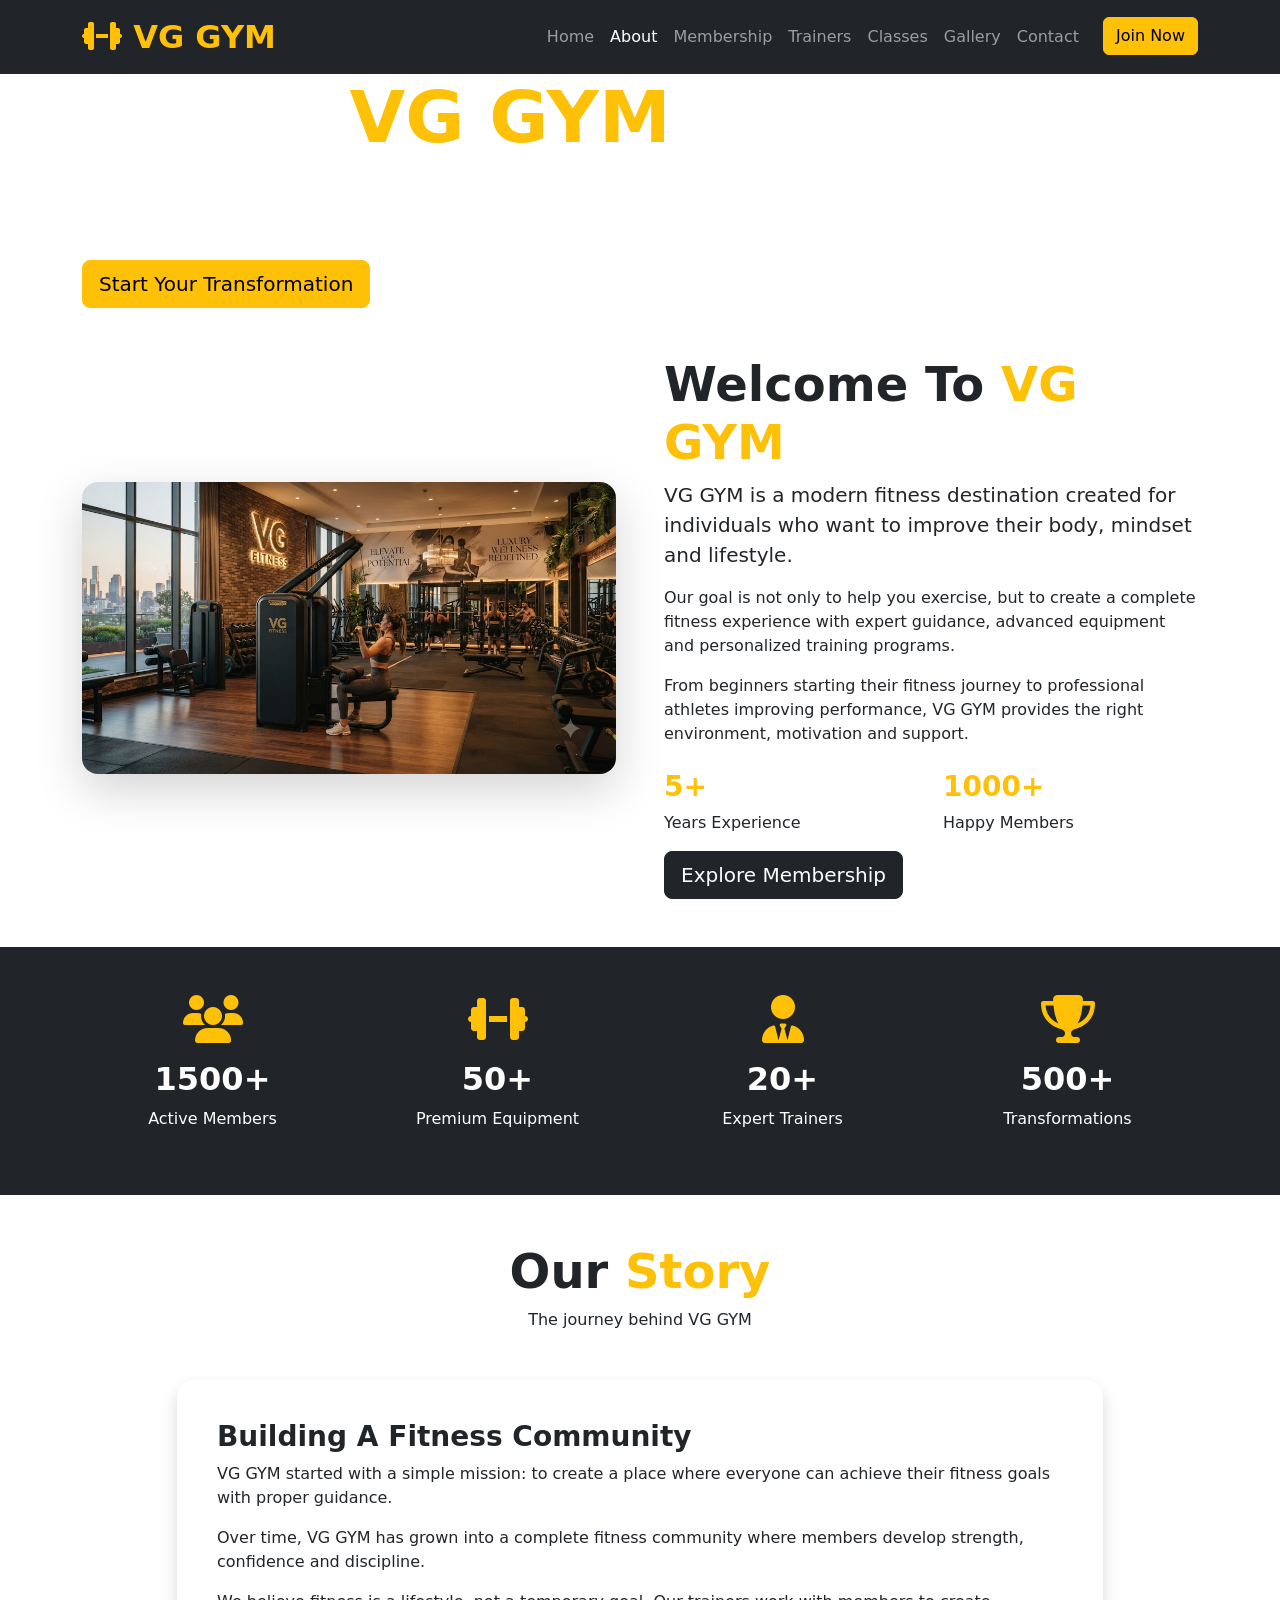
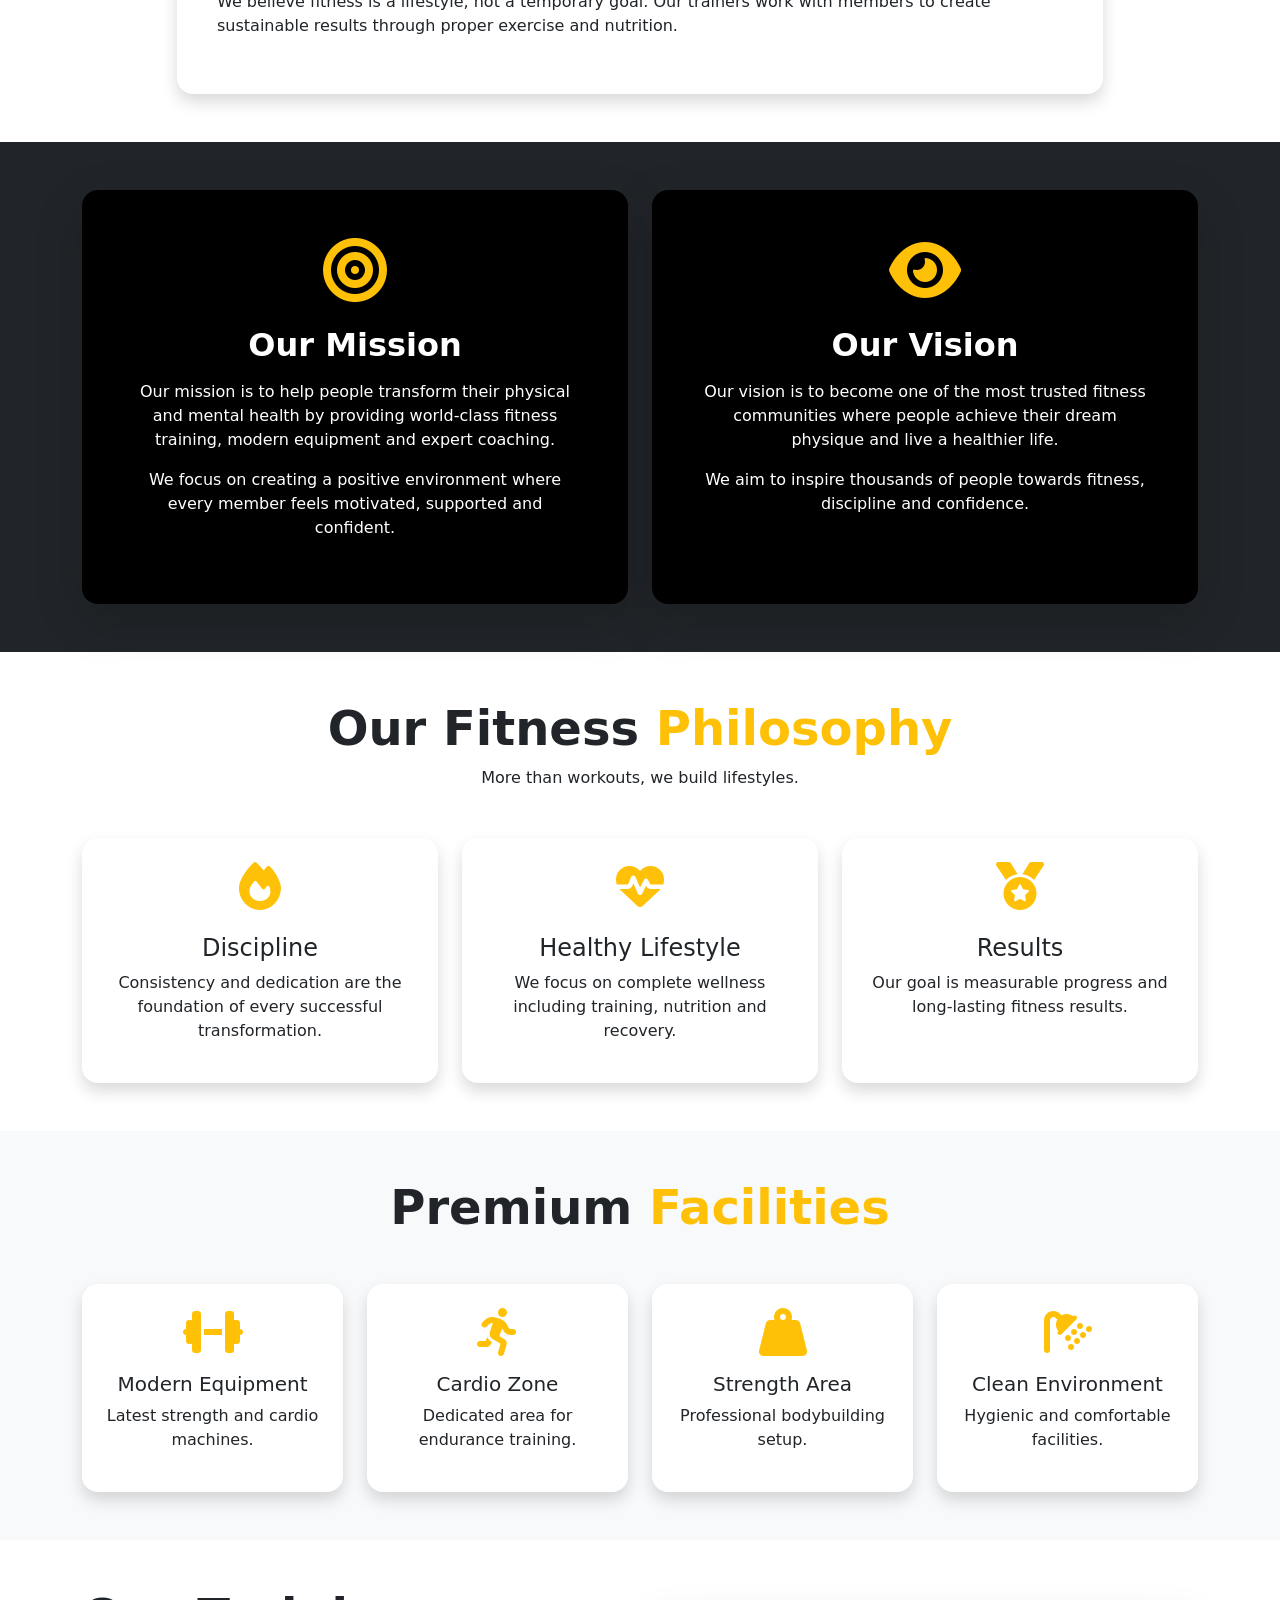
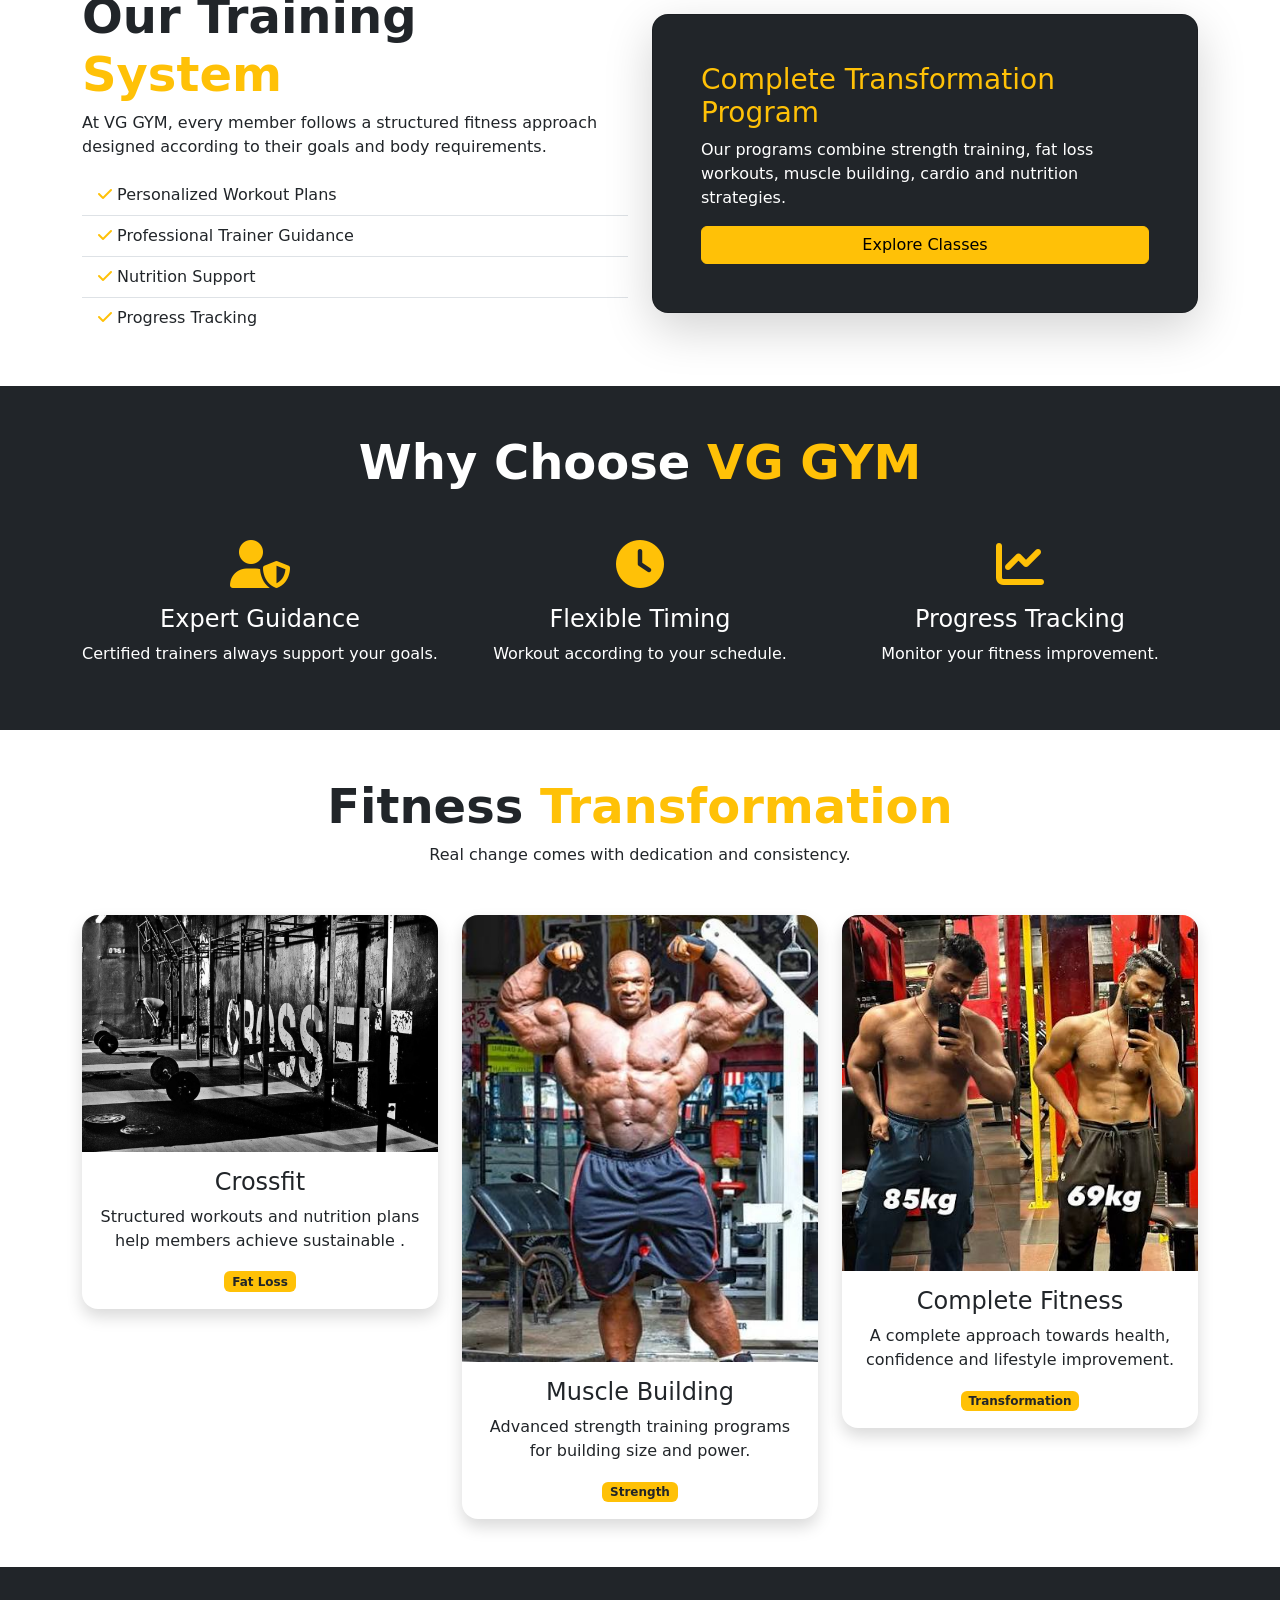
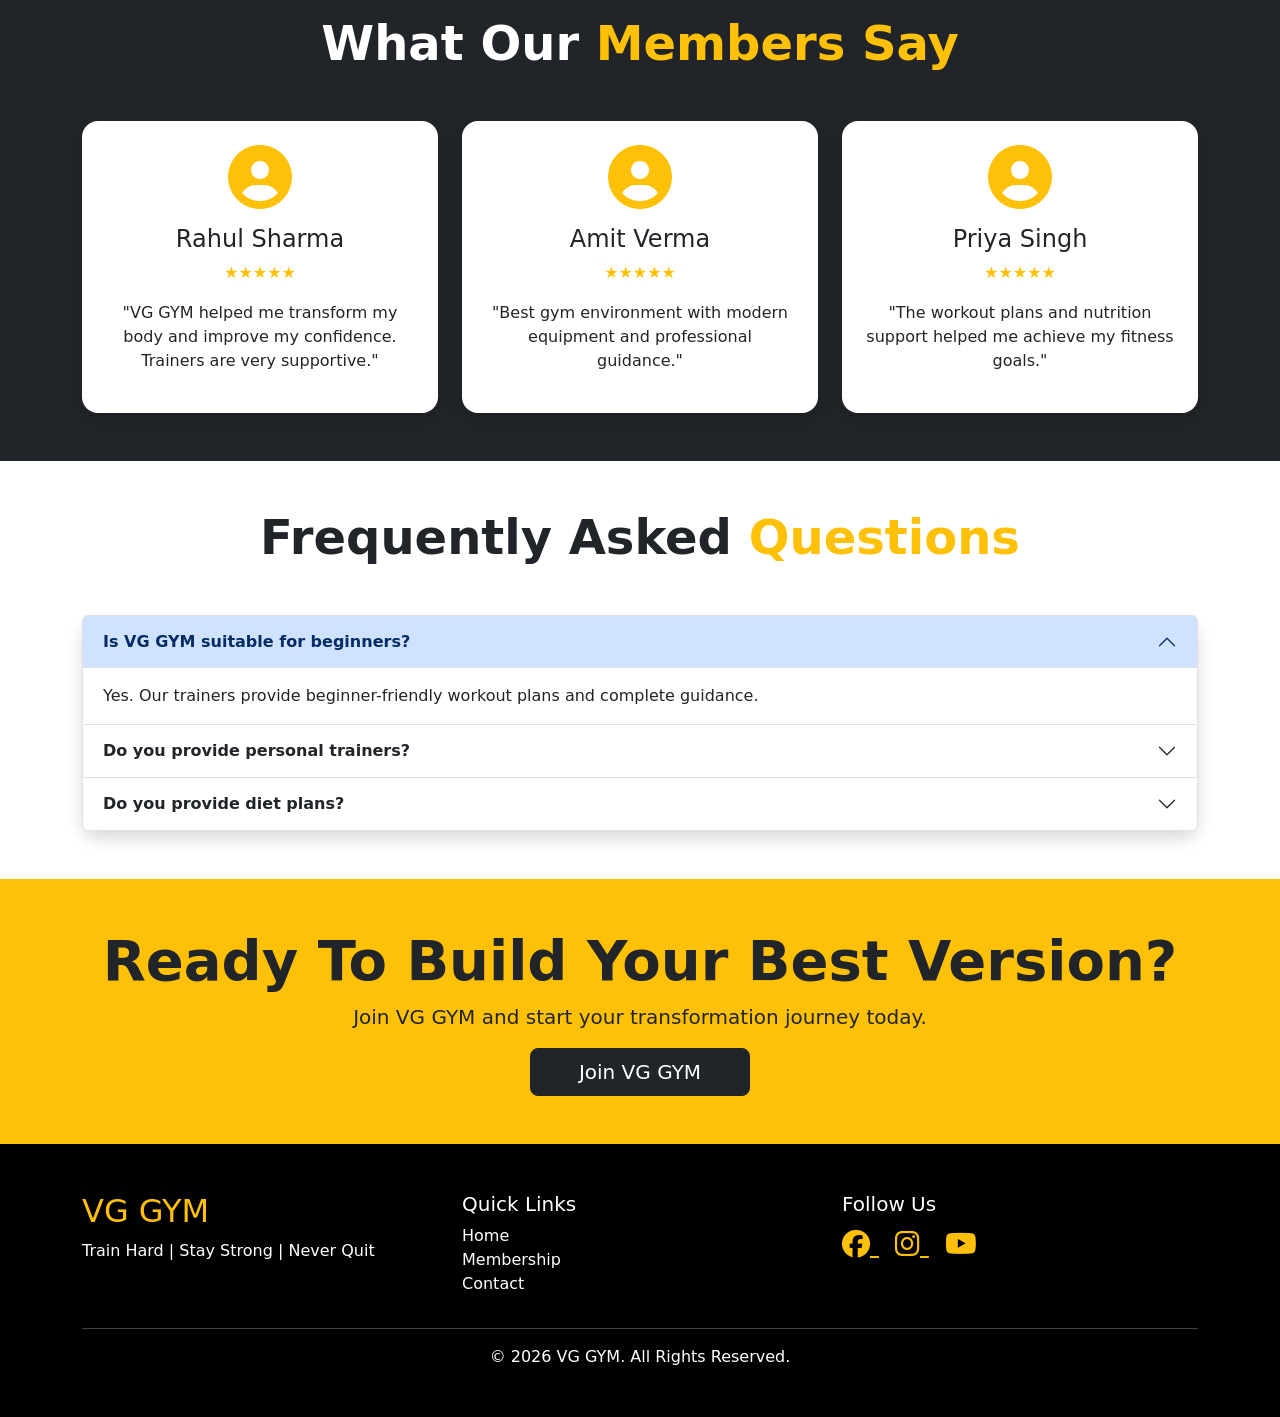
==== about.html @ d5f191e7 "Add files via upload" ====
<!DOCTYPE html>
<html lang="en">

<head>

<meta charset="UTF-8">

<meta name="viewport" content="width=device-width, initial-scale=1.0">


<title>
About VG GYM | Premium Fitness Center
</title>


<meta name="description"
content="VG GYM is a premium fitness center offering professional trainers, modern equipment, customized workout programs and complete body transformation solutions.">


<!-- Bootstrap -->

<link href="https://cdn.jsdelivr.net/npm/bootstrap@5.3.3/dist/css/bootstrap.min.css"
rel="stylesheet">


<!-- Font Awesome -->

<link rel="stylesheet"
href="https://cdnjs.cloudflare.com/ajax/libs/font-awesome/6.6.0/css/all.min.css">


<!-- AOS Animation -->

<link href="https://unpkg.com/aos@2.3.4/dist/aos.css"
rel="stylesheet">


<!-- CSS -->

<link rel="stylesheet"
href="css/style.css">


</head>


<body>



<!-- ================= NAVBAR ================= -->


<nav class="navbar navbar-expand-lg navbar-dark bg-dark sticky-top">


<div class="container">


<a href="index.html"
class="navbar-brand fs-2 fw-bold text-warning">


<i class="fa-solid fa-dumbbell"></i>

VG GYM

</a>




<button class="navbar-toggler"
data-bs-toggle="collapse"
data-bs-target="#navbarMenu">


<span class="navbar-toggler-icon"></span>


</button>





<div class="collapse navbar-collapse"
id="navbarMenu">



<ul class="navbar-nav ms-auto">


<li class="nav-item">

<a href="index.html"
class="nav-link">

Home

</a>

</li>



<li class="nav-item">

<a href="about.html"
class="nav-link active">

About

</a>

</li>




<li class="nav-item">

<a href="membership.html"
class="nav-link">

Membership

</a>

</li>




<li class="nav-item">

<a href="trainers.html"
class="nav-link">

Trainers

</a>

</li>




<li class="nav-item">

<a href="classes.html"
class="nav-link">

Classes

</a>

</li>




<li class="nav-item">

<a href="gallery.html"
class="nav-link">

Gallery

</a>

</li>




<li class="nav-item">

<a href="contact.html"
class="nav-link">

Contact

</a>

</li>



<li class="nav-item ms-3">


<a href="register.html"
class="btn btn-warning">


Join Now

</a>


</li>


</ul>


</div>


</div>


</nav>









<!-- ================= HERO SECTION ================= -->


<section class="hero-section">


<div class="container">


<div class="row align-items-center min-vh-50">


<div class="col-lg-8"
data-aos="fade-right">


<h1 class="display-2 fw-bold text-white">


About

<span class="text-warning">

VG GYM

</span>


</h1>




<p class="lead text-white">


Where dedication meets discipline.
We help you build strength,
confidence and a healthier lifestyle.


</p>




<a href="register.html"
class="btn btn-warning btn-lg mt-3">


Start Your Transformation


</a>



</div>


</div>


</div>


</section>










<!-- ================= ABOUT INTRO ================= -->


<section class="py-5">


<div class="container">


<div class="row align-items-center g-5">





<div class="col-lg-6"
data-aos="fade-right">


<img src="image copy.png"
class="img-fluid rounded-4 shadow-lg"
alt="VG Gym">



</div>








<div class="col-lg-6"
data-aos="fade-left">


<h2 class="display-5 fw-bold">


Welcome To


<span class="text-warning">

VG GYM

</span>


</h2>




<p class="fs-5">


VG GYM is a modern fitness destination
created for individuals who want to improve
their body, mindset and lifestyle.


</p>





<p>


Our goal is not only to help you exercise,
but to create a complete fitness experience
with expert guidance, advanced equipment
and personalized training programs.


</p>




<p>


From beginners starting their fitness journey
to professional athletes improving performance,
VG GYM provides the right environment,
motivation and support.


</p>





<div class="row mt-4">


<div class="col-6">


<h3 class="text-warning fw-bold">

5+

</h3>


<p>

Years Experience

</p>


</div>




<div class="col-6">


<h3 class="text-warning fw-bold">

1000+

</h3>


<p>

Happy Members

</p>


</div>



</div>





<a href="membership.html"
class="btn btn-dark btn-lg">


Explore Membership


</a>



</div>



</div>


</div>


</section>









<!-- ================= GYM STATISTICS ================= -->


<section class="py-5 bg-dark">


<div class="container">


<div class="row text-center text-white g-4">





<div class="col-md-3"
data-aos="zoom-in">


<i class="fa-solid fa-users fa-3x text-warning"></i>


<h2 class="mt-3 fw-bold">

1500+

</h2>


<p>

Active Members

</p>


</div>








<div class="col-md-3"
data-aos="zoom-in">


<i class="fa-solid fa-dumbbell fa-3x text-warning"></i>


<h2 class="mt-3 fw-bold">

50+

</h2>


<p>

Premium Equipment

</p>


</div>








<div class="col-md-3"
data-aos="zoom-in">


<i class="fa-solid fa-user-tie fa-3x text-warning"></i>


<h2 class="mt-3 fw-bold">

20+

</h2>


<p>

Expert Trainers

</p>


</div>








<div class="col-md-3"
data-aos="zoom-in">


<i class="fa-solid fa-trophy fa-3x text-warning"></i>


<h2 class="mt-3 fw-bold">

500+

</h2>


<p>

Transformations

</p>


</div>





</div>


</div>


</section>









<!-- ================= OUR STORY ================= -->


<section class="py-5">


<div class="container">


<div class="text-center mb-5">


<h2 class="display-5 fw-bold">

Our

<span class="text-warning">

Story

</span>


</h2>


<p>

The journey behind VG GYM

</p>


</div>





<div class="row">


<div class="col-lg-10 mx-auto">



<div class="card shadow border-0 rounded-4 p-4">


<div class="card-body">


<h3 class="fw-bold">

Building A Fitness Community

</h3>



<p>


VG GYM started with a simple mission:
to create a place where everyone can achieve
their fitness goals with proper guidance.


</p>




<p>


Over time, VG GYM has grown into a complete
fitness community where members develop
strength, confidence and discipline.


</p>



<p>


We believe fitness is a lifestyle, not a temporary goal.
Our trainers work with members to create sustainable
results through proper exercise and nutrition.


</p>



</div>


</div>


</div>


</div>


</div>


</section>

<!-- ================= MISSION & VISION ================= -->


<section class="py-5 bg-dark">


<div class="container">


<div class="row g-4">



<div class="col-lg-6"
data-aos="fade-right">


<div class="card bg-black text-white border-0 shadow-lg rounded-4 h-100">


<div class="card-body text-center p-5">


<i class="fa-solid fa-bullseye fa-4x text-warning mb-4"></i>


<h2 class="fw-bold">

Our Mission

</h2>



<p class="mt-3">


Our mission is to help people transform
their physical and mental health by providing
world-class fitness training, modern equipment
and expert coaching.


</p>



<p>


We focus on creating a positive environment
where every member feels motivated,
supported and confident.


</p>



</div>


</div>


</div>









<div class="col-lg-6"
data-aos="fade-left">


<div class="card bg-black text-white border-0 shadow-lg rounded-4 h-100">


<div class="card-body text-center p-5">


<i class="fa-solid fa-eye fa-4x text-warning mb-4"></i>


<h2 class="fw-bold">

Our Vision

</h2>



<p class="mt-3">


Our vision is to become one of the most trusted
fitness communities where people achieve
their dream physique and live a healthier life.


</p>



<p>


We aim to inspire thousands of people
towards fitness, discipline and confidence.


</p>



</div>


</div>


</div>




</div>


</div>


</section>









<!-- ================= FITNESS PHILOSOPHY ================= -->


<section class="py-5">


<div class="container">


<div class="text-center mb-5">


<h2 class="display-5 fw-bold">


Our Fitness


<span class="text-warning">

Philosophy

</span>


</h2>


<p>

More than workouts, we build lifestyles.

</p>


</div>






<div class="row g-4">





<div class="col-lg-4"
data-aos="fade-up">


<div class="card shadow border-0 rounded-4 text-center p-4 h-100">


<i class="fa-solid fa-fire fa-3x text-warning"></i>


<h4 class="mt-4">

Discipline

</h4>


<p>


Consistency and dedication are the foundation
of every successful transformation.


</p>


</div>


</div>







<div class="col-lg-4"
data-aos="fade-up">


<div class="card shadow border-0 rounded-4 text-center p-4 h-100">


<i class="fa-solid fa-heart-pulse fa-3x text-warning"></i>


<h4 class="mt-4">

Healthy Lifestyle

</h4>


<p>


We focus on complete wellness including
training, nutrition and recovery.


</p>


</div>


</div>







<div class="col-lg-4"
data-aos="fade-up">


<div class="card shadow border-0 rounded-4 text-center p-4 h-100">


<i class="fa-solid fa-medal fa-3x text-warning"></i>


<h4 class="mt-4">

Results

</h4>


<p>


Our goal is measurable progress and
long-lasting fitness results.


</p>


</div>


</div>





</div>


</div>


</section>









<!-- ================= FACILITIES ================= -->


<section class="py-5 bg-light">


<div class="container">


<div class="text-center mb-5">


<h2 class="display-5 fw-bold">

Premium

<span class="text-warning">

Facilities

</span>


</h2>


</div>





<div class="row g-4">





<div class="col-md-6 col-lg-3">


<div class="card border-0 shadow rounded-4 text-center h-100 p-4">


<i class="fa-solid fa-dumbbell fa-3x text-warning"></i>


<h5 class="mt-3">

Modern Equipment

</h5>


<p>

Latest strength and cardio machines.

</p>


</div>


</div>







<div class="col-md-6 col-lg-3">


<div class="card border-0 shadow rounded-4 text-center h-100 p-4">


<i class="fa-solid fa-person-running fa-3x text-warning"></i>


<h5 class="mt-3">

Cardio Zone

</h5>


<p>

Dedicated area for endurance training.

</p>


</div>


</div>







<div class="col-md-6 col-lg-3">


<div class="card border-0 shadow rounded-4 text-center h-100 p-4">


<i class="fa-solid fa-weight-hanging fa-3x text-warning"></i>


<h5 class="mt-3">

Strength Area

</h5>


<p>

Professional bodybuilding setup.

</p>


</div>


</div>







<div class="col-md-6 col-lg-3">


<div class="card border-0 shadow rounded-4 text-center h-100 p-4">


<i class="fa-solid fa-shower fa-3x text-warning"></i>


<h5 class="mt-3">

Clean Environment

</h5>


<p>

Hygienic and comfortable facilities.

</p>


</div>


</div>




</div>


</div>


</section>









<!-- ================= TRAINING SYSTEM ================= -->


<section class="py-5">


<div class="container">


<div class="row align-items-center">





<div class="col-lg-6"
data-aos="fade-right">


<h2 class="display-5 fw-bold">


Our Training


<span class="text-warning">

System

</span>


</h2>



<p>


At VG GYM, every member follows a structured
fitness approach designed according to
their goals and body requirements.


</p>





<ul class="list-group list-group-flush">


<li class="list-group-item">

<i class="fa-solid fa-check text-warning"></i>

Personalized Workout Plans

</li>



<li class="list-group-item">

<i class="fa-solid fa-check text-warning"></i>

Professional Trainer Guidance

</li>



<li class="list-group-item">

<i class="fa-solid fa-check text-warning"></i>

Nutrition Support

</li>



<li class="list-group-item">

<i class="fa-solid fa-check text-warning"></i>

Progress Tracking

</li>


</ul>



</div>







<div class="col-lg-6"
data-aos="fade-left">


<div class="card bg-dark text-white shadow-lg rounded-4 p-5">


<h3 class="text-warning">

Complete Transformation Program

</h3>



<p>


Our programs combine strength training,
fat loss workouts, muscle building,
cardio and nutrition strategies.


</p>



<a href="classes.html"
class="btn btn-warning">


Explore Classes


</a>



</div>


</div>




</div>


</div>


</section>









<!-- ================= WHY CHOOSE VG GYM ================= -->


<section class="py-5 bg-dark">


<div class="container">


<div class="text-center text-white mb-5">


<h2 class="display-5 fw-bold">


Why Choose

<span class="text-warning">

VG GYM

</span>


</h2>


</div>






<div class="row g-4">





<div class="col-md-4">


<div class="text-center text-white">


<i class="fa-solid fa-user-shield fa-3x text-warning"></i>


<h4 class="mt-3">

Expert Guidance

</h4>


<p>

Certified trainers always support your goals.

</p>


</div>


</div>






<div class="col-md-4">


<div class="text-center text-white">


<i class="fa-solid fa-clock fa-3x text-warning"></i>


<h4 class="mt-3">

Flexible Timing

</h4>


<p>

Workout according to your schedule.

</p>


</div>


</div>






<div class="col-md-4">


<div class="text-center text-white">


<i class="fa-solid fa-chart-line fa-3x text-warning"></i>


<h4 class="mt-3">

Progress Tracking

</h4>


<p>

Monitor your fitness improvement.

</p>


</div>


</div>




</div>


</div>


</section>
<!-- ================= TRANSFORMATION JOURNEY ================= -->


<section class="py-5">


<div class="container">


<div class="text-center mb-5">


<h2 class="display-5 fw-bold">


Fitness


<span class="text-warning">

Transformation

</span>


</h2>


<p>

Real change comes with dedication and consistency.

</p>


</div>






<div class="row g-4">





<div class="col-lg-4"
data-aos="zoom-in">


<div class="card shadow border-0 rounded-4 overflow-hidden">


<img src="image copy 4.png"
class="img-fluid"
alt="Fitness Transformation">



<div class="card-body text-center">


<h4>

Crossfit

</h4>


<p>

Structured workouts and nutrition plans
help members achieve sustainable .

</p>



<span class="badge bg-warning text-dark">

Fat Loss

</span>


</div>


</div>


</div>









<div class="col-lg-4"
data-aos="zoom-in">


<div class="card shadow border-0 rounded-4 overflow-hidden">


<img src="image copy 14.png"
class="img-fluid"
alt="Muscle Building">



<div class="card-body text-center">


<h4>

Muscle Building

</h4>


<p>

Advanced strength training programs
for building size and power.

</p>



<span class="badge bg-warning text-dark">

Strength

</span>


</div>


</div>


</div>









<div class="col-lg-4"
data-aos="zoom-in">


<div class="card shadow border-0 rounded-4 overflow-hidden">


<img src="image copy 6.png"
class="img-fluid"
alt="Body Transformation">



<div class="card-body text-center">


<h4>

Complete Fitness

</h4>


<p>

A complete approach towards health,
confidence and lifestyle improvement.

</p>



<span class="badge bg-warning text-dark">

Transformation

</span>


</div>


</div>


</div>






</div>


</div>


</section>









<!-- ================= TESTIMONIALS ================= -->


<section class="py-5 bg-dark">


<div class="container">



<div class="text-center text-white mb-5">


<h2 class="display-5 fw-bold">


What Our


<span class="text-warning">

Members Say

</span>


</h2>


</div>







<div class="row g-4">





<div class="col-lg-4">


<div class="card border-0 shadow rounded-4 h-100">


<div class="card-body text-center p-4">



<i class="fa-solid fa-user-circle fa-4x text-warning"></i>



<h4 class="mt-3">

Rahul Sharma

</h4>



<div class="text-warning mb-3">

★★★★★

</div>



<p>

"VG GYM helped me transform my body
and improve my confidence. Trainers
are very supportive."

</p>



</div>


</div>


</div>









<div class="col-lg-4">


<div class="card border-0 shadow rounded-4 h-100">


<div class="card-body text-center p-4">



<i class="fa-solid fa-user-circle fa-4x text-warning"></i>



<h4 class="mt-3">

Amit Verma

</h4>



<div class="text-warning mb-3">

★★★★★

</div>



<p>

"Best gym environment with modern
equipment and professional guidance."

</p>



</div>


</div>


</div>









<div class="col-lg-4">


<div class="card border-0 shadow rounded-4 h-100">


<div class="card-body text-center p-4">



<i class="fa-solid fa-user-circle fa-4x text-warning"></i>



<h4 class="mt-3">

Priya Singh

</h4>



<div class="text-warning mb-3">

★★★★★

</div>



<p>

"The workout plans and nutrition support
helped me achieve my fitness goals."

</p>



</div>


</div>


</div>






</div>


</div>


</section>









<!-- ================= FAQ SECTION ================= -->


<section class="py-5">


<div class="container">


<div class="text-center mb-5">


<h2 class="display-5 fw-bold">


Frequently Asked


<span class="text-warning">

Questions

</span>


</h2>


</div>






<div class="accordion shadow rounded-4"
id="faq">





<div class="accordion-item">


<h2 class="accordion-header">


<button class="accordion-button fw-bold"
data-bs-toggle="collapse"
data-bs-target="#faq1">


Is VG GYM suitable for beginners?


</button>


</h2>



<div id="faq1"
class="accordion-collapse collapse show"
data-bs-parent="#faq">


<div class="accordion-body">


Yes. Our trainers provide beginner-friendly
workout plans and complete guidance.

</div>


</div>


</div>









<div class="accordion-item">


<h2 class="accordion-header">


<button class="accordion-button collapsed fw-bold"
data-bs-toggle="collapse"
data-bs-target="#faq2">


Do you provide personal trainers?


</button>


</h2>



<div id="faq2"
class="accordion-collapse collapse"
data-bs-parent="#faq">


<div class="accordion-body">


Yes. VG GYM provides certified personal
trainers according to your fitness goals.

</div>


</div>


</div>









<div class="accordion-item">


<h2 class="accordion-header">


<button class="accordion-button collapsed fw-bold"
data-bs-toggle="collapse"
data-bs-target="#faq3">


Do you provide diet plans?


</button>


</h2>



<div id="faq3"
class="accordion-collapse collapse"
data-bs-parent="#faq">


<div class="accordion-body">


Yes. We provide customized nutrition guidance
for fat loss, muscle gain and fitness goals.

</div>


</div>


</div>






</div>


</div>


</section>









<!-- ================= FINAL CTA ================= -->


<section class="py-5 bg-warning">


<div class="container text-center">


<h2 class="display-4 fw-bold">


Ready To Build Your Best Version?


</h2>



<p class="fs-5">


Join VG GYM and start your transformation journey today.

</p>



<a href="register.html"
class="btn btn-dark btn-lg px-5">


Join VG GYM


</a>


</div>


</section>









<!-- ================= FOOTER ================= -->


<footer class="bg-black text-white py-5">


<div class="container">


<div class="row g-4">





<div class="col-lg-4">


<h2 class="text-warning">

VG GYM

</h2>


<p>


Train Hard | Stay Strong | Never Quit


</p>


</div>









<div class="col-lg-4">


<h5>

Quick Links

</h5>


<ul class="list-unstyled">


<li>

<a href="index.html"
class="text-white text-decoration-none">

Home

</a>

</li>



<li>

<a href="membership.html"
class="text-white text-decoration-none">

Membership

</a>

</li>



<li>

<a href="contact.html"
class="text-white text-decoration-none">

Contact

</a>

</li>


</ul>


</div>









<div class="col-lg-4">


<h5>

Follow Us

</h5>


<a href="#"
class="text-warning fs-3 me-3">

<i class="fab fa-facebook"></i>

</a>


<a href="#"
class="text-warning fs-3 me-3">

<i class="fab fa-instagram"></i>

</a>


<a href="#"
class="text-warning fs-3">

<i class="fab fa-youtube"></i>

</a>



</div>





</div>



<hr>


<p class="text-center mb-0">


© 2026 VG GYM. All Rights Reserved.


</p>



</div>


</footer>









<!-- ================= SCRIPTS ================= -->


<script src="https://cdn.jsdelivr.net/npm/bootstrap@5.3.3/dist/js/bootstrap.bundle.min.js"></script>


<script src="https://unpkg.com/aos@2.3.4/dist/aos.js"></script>



<script>


AOS.init({

duration:1000

});


</script>



<script src="js/script.js"></script>



</body>


</html>
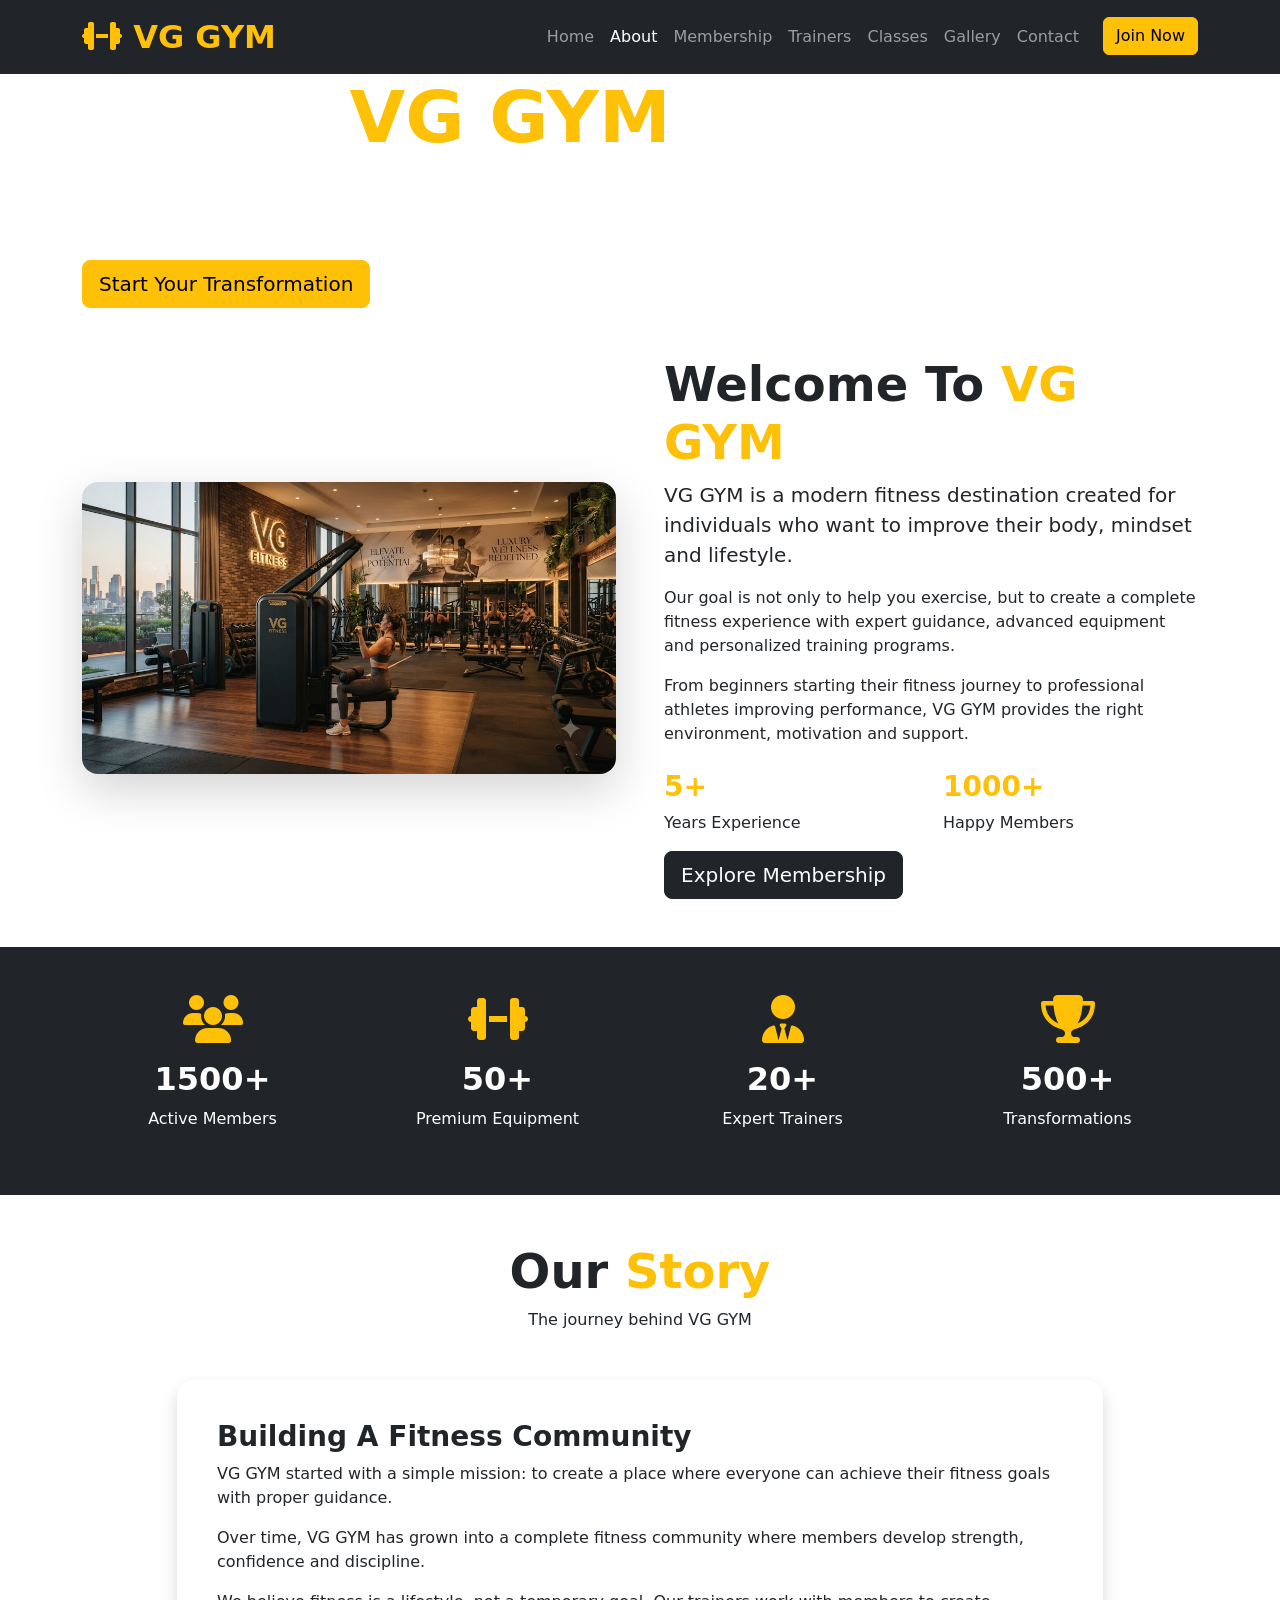
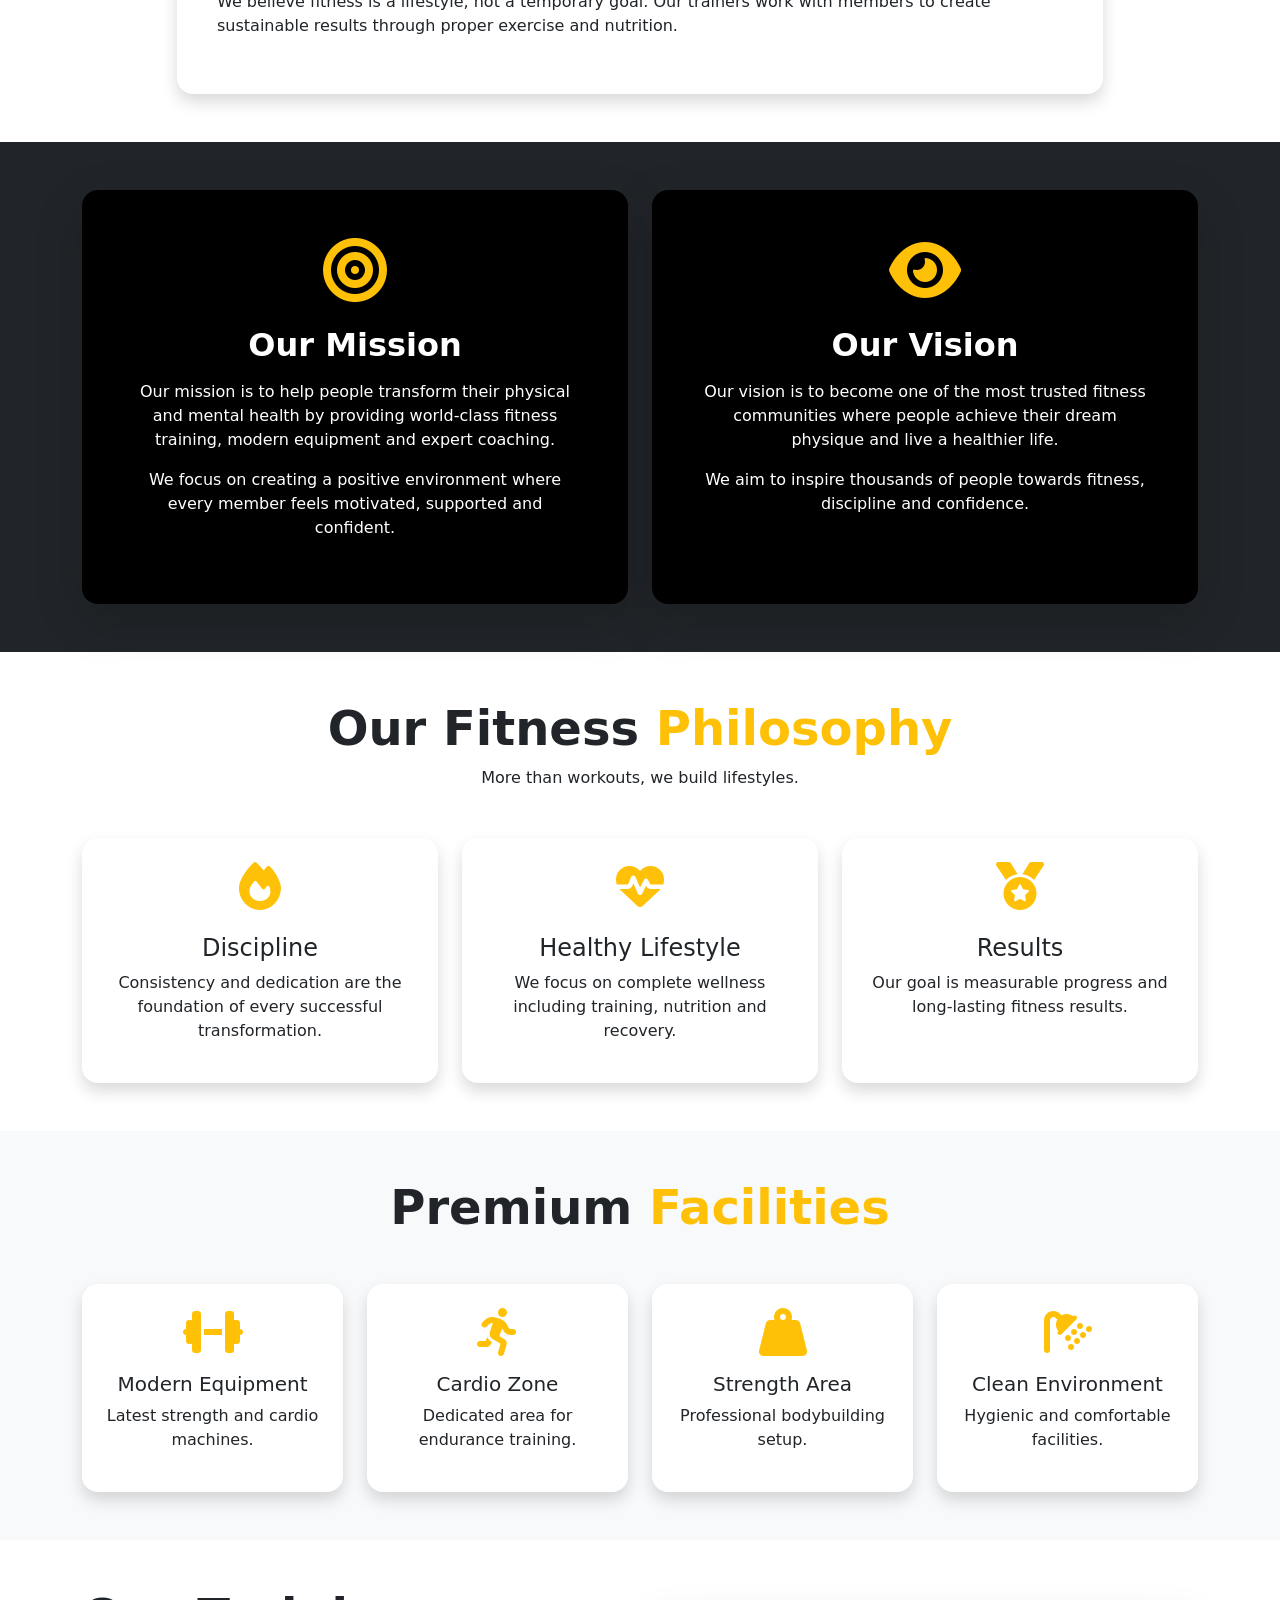
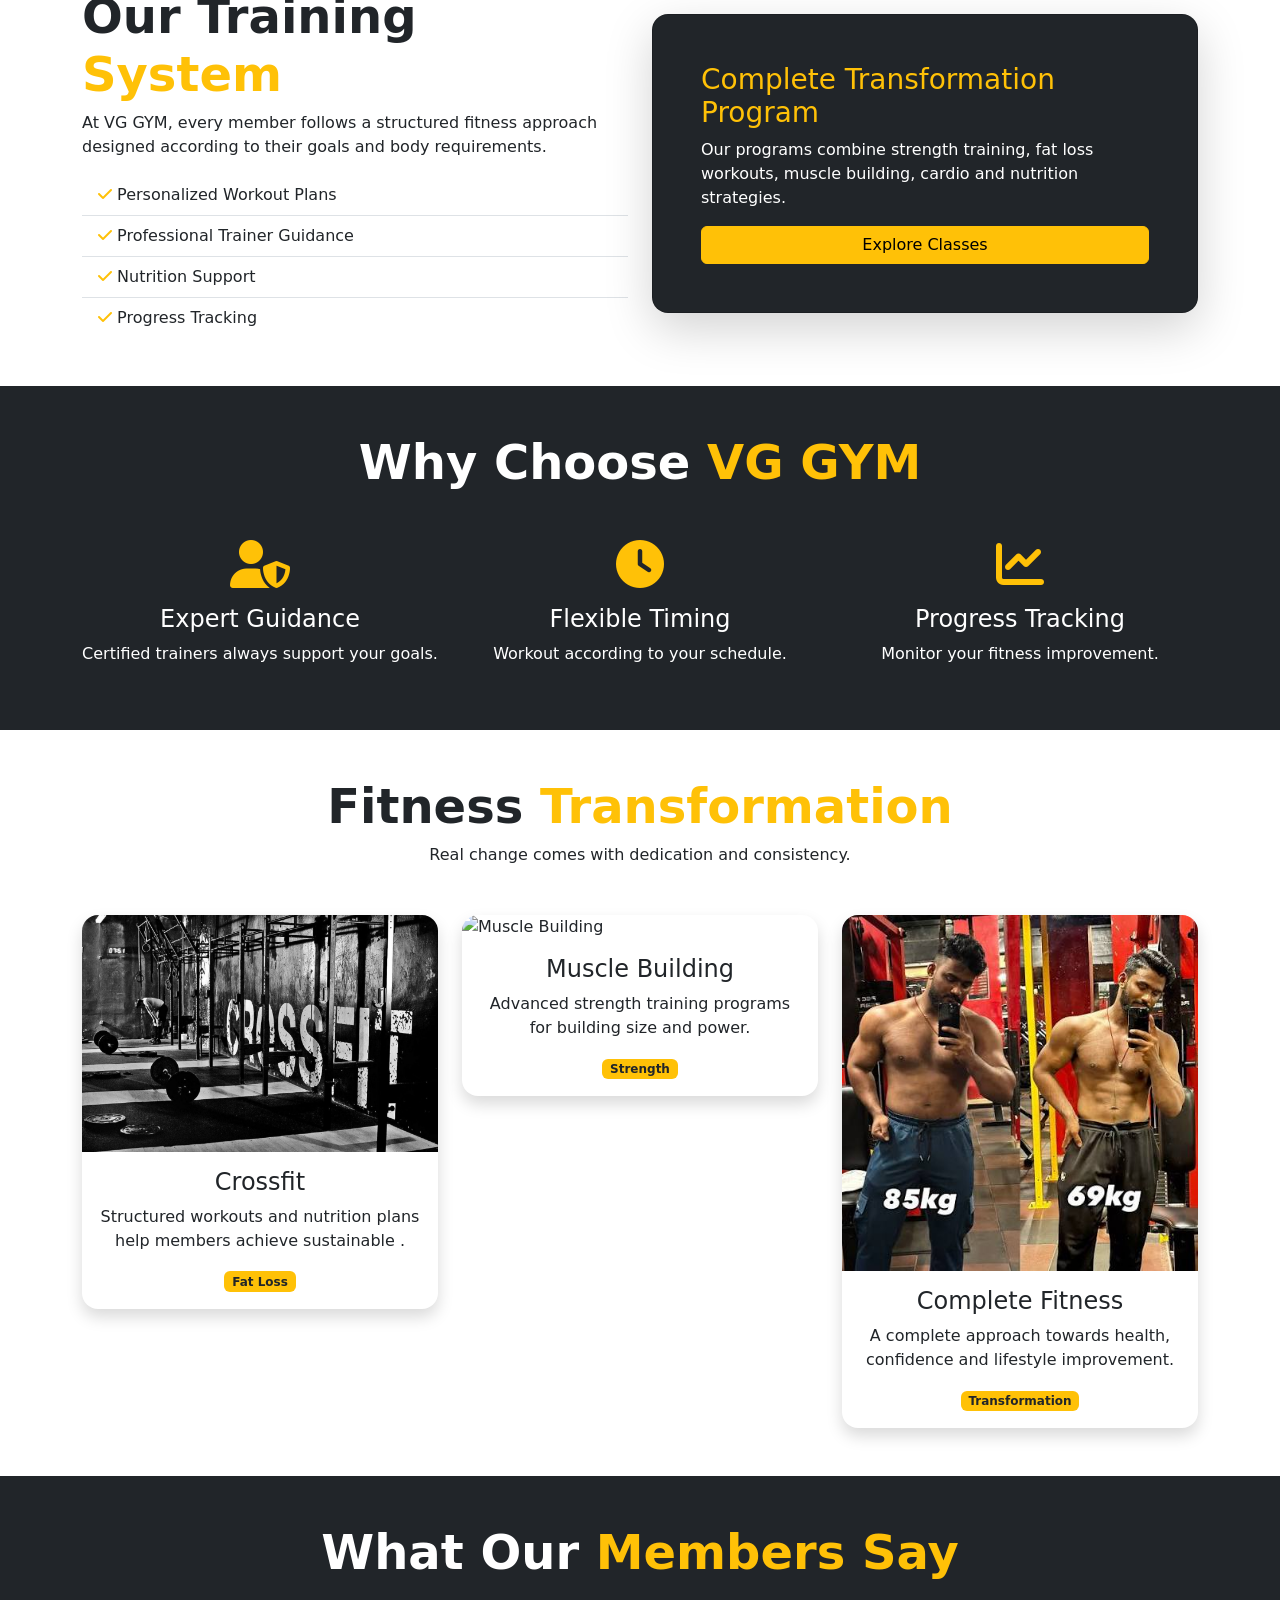
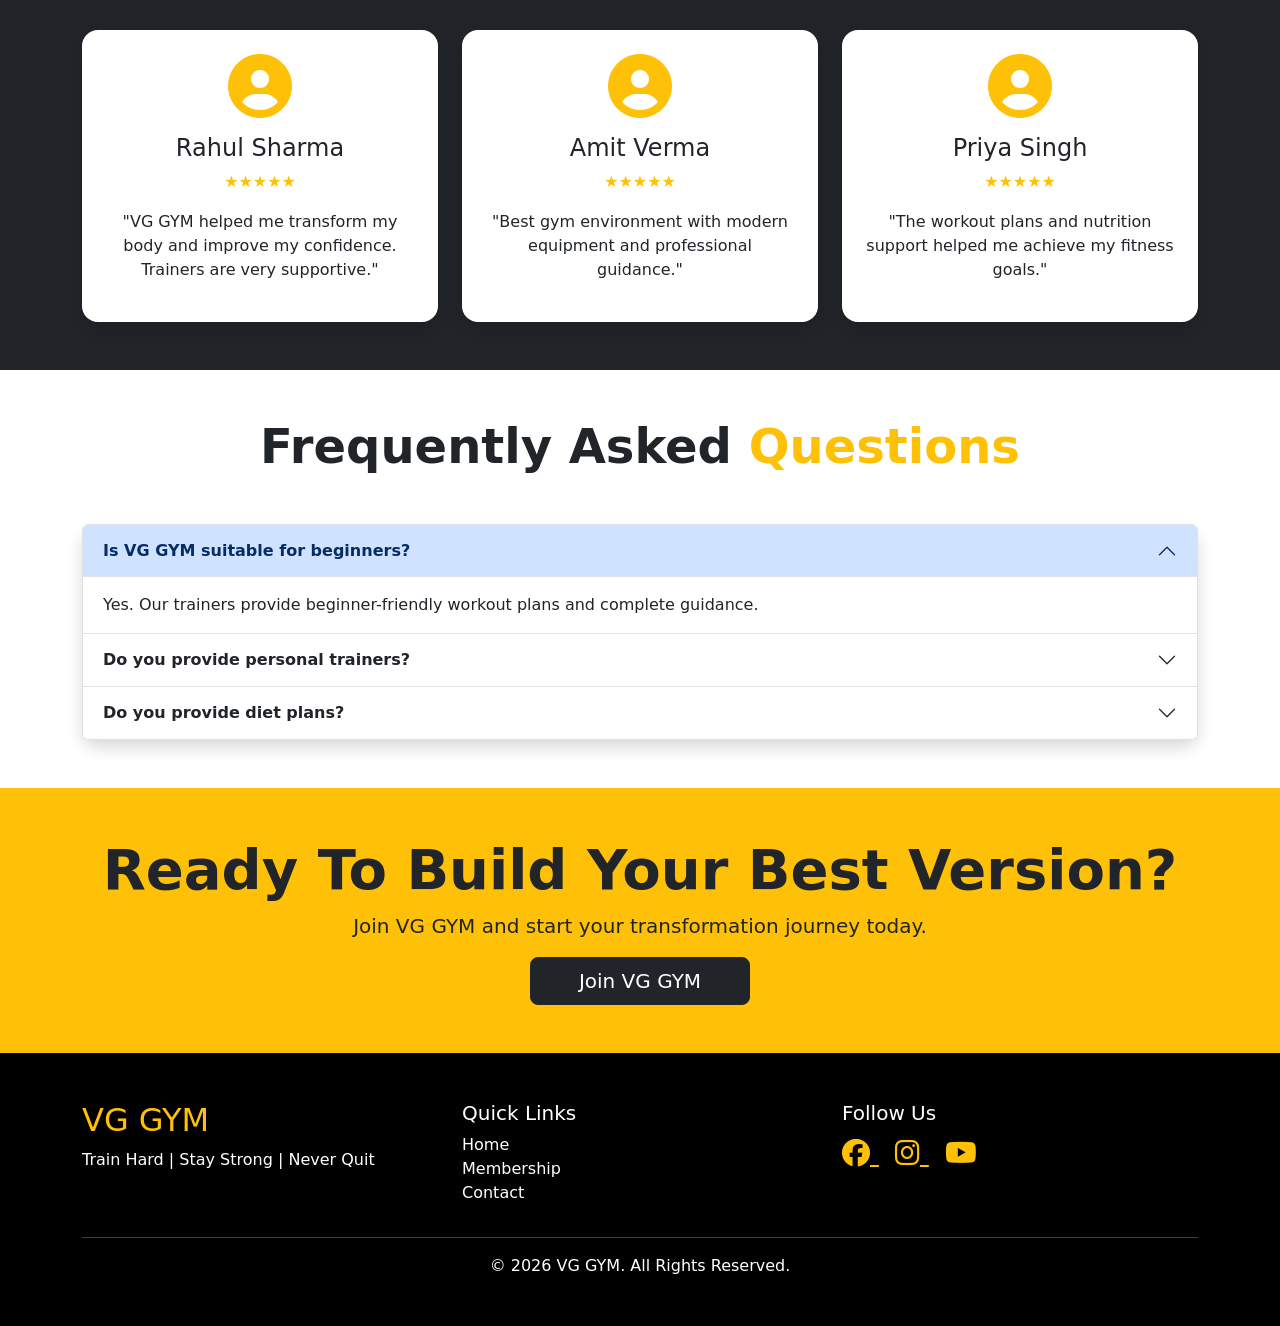
==== commit d8db31c4: "Update about.html" ====
--- a/about.html
+++ b/about.html
@@ -1672,7 +1672,7 @@
 <div class="card shadow border-0 rounded-4 overflow-hidden">
 
 
-<img src="image copy 14.png"
+<img src="image downlod.jpg"
 class="img-fluid"
 alt="Muscle Building">
 
@@ -2470,4 +2470,4 @@
 </body>
 
 
-</html>+</html>
